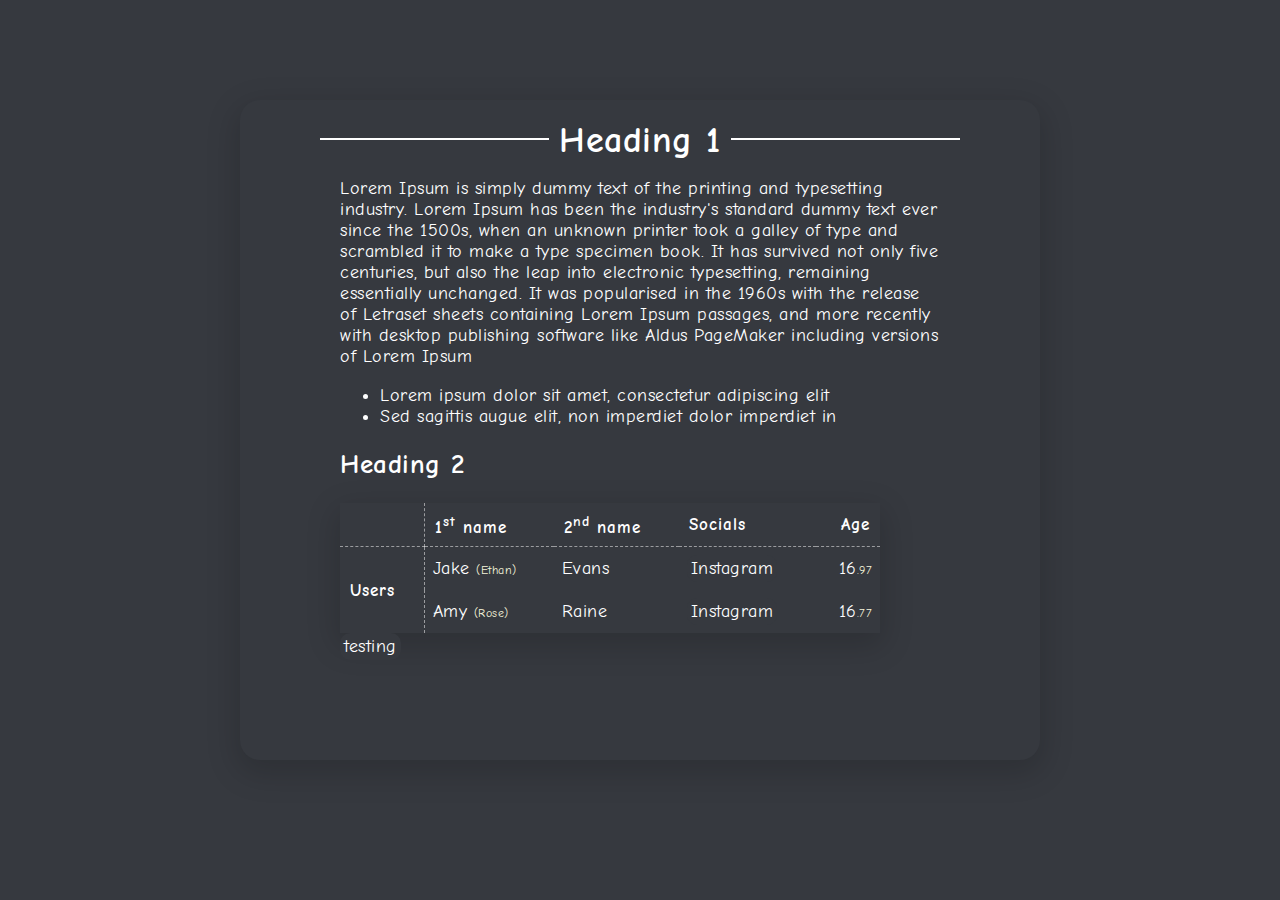
==== index.html @ 47d6e33d "updated" ====
<!DOCTYPE html>
<html lang="en">
    <head>
        <meta name="viewport" content="width=device-width, initial-scale=1.0">
        <link rel="shortcut icon" type="x-icon" href="/images/smile.svg">
        <link rel="stylesheet" href="style13.css">
        <link rel="preconnect" href="https://fonts.googleapis.com">
        <link rel="preconnect" href="https://fonts.gstatic.com" crossorigin>
        <link href="https://fonts.googleapis.com/css2?family=Comic+Neue:ital,wght@0,300;0,400;0,700;1,400;1,700&family=Edu+SA+Beginner&display=swap" rel="stylesheet">
        <title>Testing Shit</title>
        
    </head>

    <body>
            <!-- Heading 1-->
            <div class="headingTitle"><h1>Heading 1</h1></div>
            <!-- Paragraph -->
            <p>Lorem Ipsum is simply dummy text of the printing and typesetting industry. Lorem Ipsum has been the industry's standard dummy text ever since the 1500s, when an unknown printer took a galley of type and scrambled it to make a type specimen book. It has survived not only five centuries, but also the leap into electronic typesetting, remaining essentially unchanged. It was popularised in the 1960s with the release of Letraset sheets containing Lorem Ipsum passages, and more recently with desktop publishing software like Aldus PageMaker including versions of Lorem Ipsum</p>
            
            <!-- unordered list -->
            <ul>
                <!-- list item 1-->
                <li>
                    Lorem ipsum dolor sit amet, consectetur adipiscing elit
                </li>
                <!-- list item 2-->
                <li>
                    Sed sagittis augue elit, non imperdiet dolor imperdiet in
                </li>
            </ul>

            <!-- Table -->
            <h2>Heading 2</h2>
            <table>
                <!-- Table headers -->
                <tr class="testing">
                    <th>          </th>
                    <th>1<sup>st</sup> name</th>
                    <th>2<sup>nd</sup> name</th>
                    <th>Socials</th>
                    <th>Age</th>
                </tr>
                
                <!-- Table row 1 -->
                <tr>
                    <td rowspan="2" class="grouped">Users</td>
                    <td>Jake <span>(Ethan)</span></td>
                    <td>Evans</td>
                    <td><a href="https://www.instagram.com/_jake_evanss_/" target="_blank">Instagram</a></td>
                    <td>16<span>.97</span></td>
                </tr>
                
                <!-- Talbe Row 2 -->
                <tr>
                    <td>Amy <span>(Rose)</span></td>
                    <td>Raine</td>
                    <td><a href="https://www.instagram.com/amelia_raine/" target="_blank">Instagram</a></td>
                    <td>16<span>.77</div></span></td>
                </tr>
            </table>
            <a href="/posts/book_test.html">testing</a>
    </body>
</html>
---- style13.css ----
/* For entire body */

*{
    box-sizing: border-box;
    background-color: #36393f;
}

body {
    /* Colors*/
    color: rgb(255, 255, 255);
    box-shadow: 0 10px 30px 5px rgba(0, 0, 0, 15%);
    /* Text Styling */
    font-family: 'Comic Neue', cursive;
    font-weight: 400;
    font-size: 18px;
    letter-spacing: 0.5px;
    /* */
    min-width: 30em;
    max-width: 800px;
    padding: 100px;
    margin-left: auto;
    margin-right: auto;
    margin-bottom: 100px;
    margin-top: 100px;
    border-radius: 20px;
    text-align: left;
    padding-top: 20px;
}

/* Table */
table {
    border-collapse: collapse;
    width: 30em;
    background-color: #40444b;
    border-radius: 7px;
    box-shadow: 0 10px 30px 5px rgba(0, 0, 0, 15%);
    margin: 25px left;
}

/* styles the headings*/
tr th {
    border-bottom: 1px dashed rgba(255, 255, 255, 0.5);
    letter-spacing: 1px;
    padding: 10px;
    text-align: left;
    font-size: 17px;
}

/* makes pading 10px for any <td> in a <tr>*/
tr td {
    padding: 8px;
}

/* made any <span> element inside of a <td> inside of a <tr> in a table smaller and a different color*/
table tr td span {
    font-size: 12px;
    color: beige;
}

/* Makes the furthest right columns centered right */
table tr th:nth-last-child(1),
table tr td:nth-last-child(1) {
    text-align: right;
}

/* Styles any rowspan in a table*/
td[rowspan] {
    font-weight: 700;
    border-right: 1px dashed rgba(255, 255, 255, 0.5);
    font-size: 17px;
    letter-spacing: 1px;
    padding: 10px;
}

/* Makes the top left corner have dasehd line on the right */
tr th:nth-child(1) {
    border-right: 1px dashed rgba(255, 255, 255, 0.5);
}

/* Styling for links*/
a:link, a:visited {
    color: white;
    padding: 3px 4px;
    text-align: center;
    text-decoration: none;
    display: inline-block;
    border-radius: 10px;
    }
a:hover, a:active {
    color: black;
    background-color: #c4c4c4;
    box-shadow: #000;
}


.headingTitle {
    border-bottom: 2px solid white;
    height: 20px;
    margin-left: -20px;
    margin-right: -20px;
    text-align: center;
}
  
h1 {
    display: inline;
    padding: 10px;
    width: 100%;
    color: white;
}

p {
    padding-top: 20px;
}

ul {
    padding-left: 40px;
}
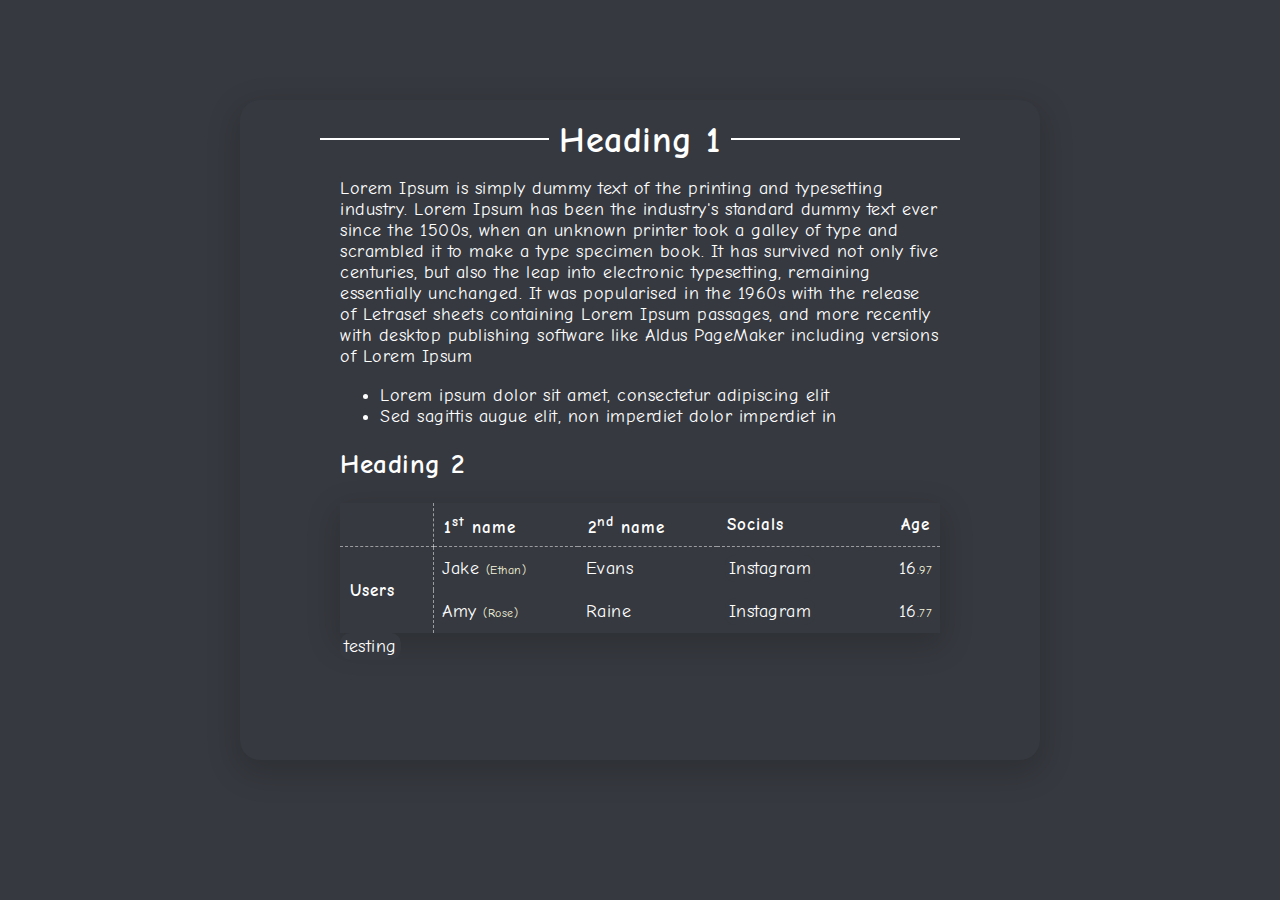
==== commit 2277c447: "updated" ====
--- a/index.html
+++ b/index.html
@@ -58,6 +58,6 @@
                     <td>16<span>.77</div></span></td>
                 </tr>
             </table>
-            <a href="/posts/book_test.html">testing</a>
+            <a href="cuustard.github.io/jakeevans/posts/book_test.html">testing</a>
     </body>
 </html>--- a/style13.css
+++ b/style13.css
@@ -29,8 +29,9 @@
 
 /* Table */
 table {
+    overflow-x: auto;
     border-collapse: collapse;
-    width: 30em;
+    width: 100%;
     background-color: #40444b;
     border-radius: 7px;
     box-shadow: 0 10px 30px 5px rgba(0, 0, 0, 15%);
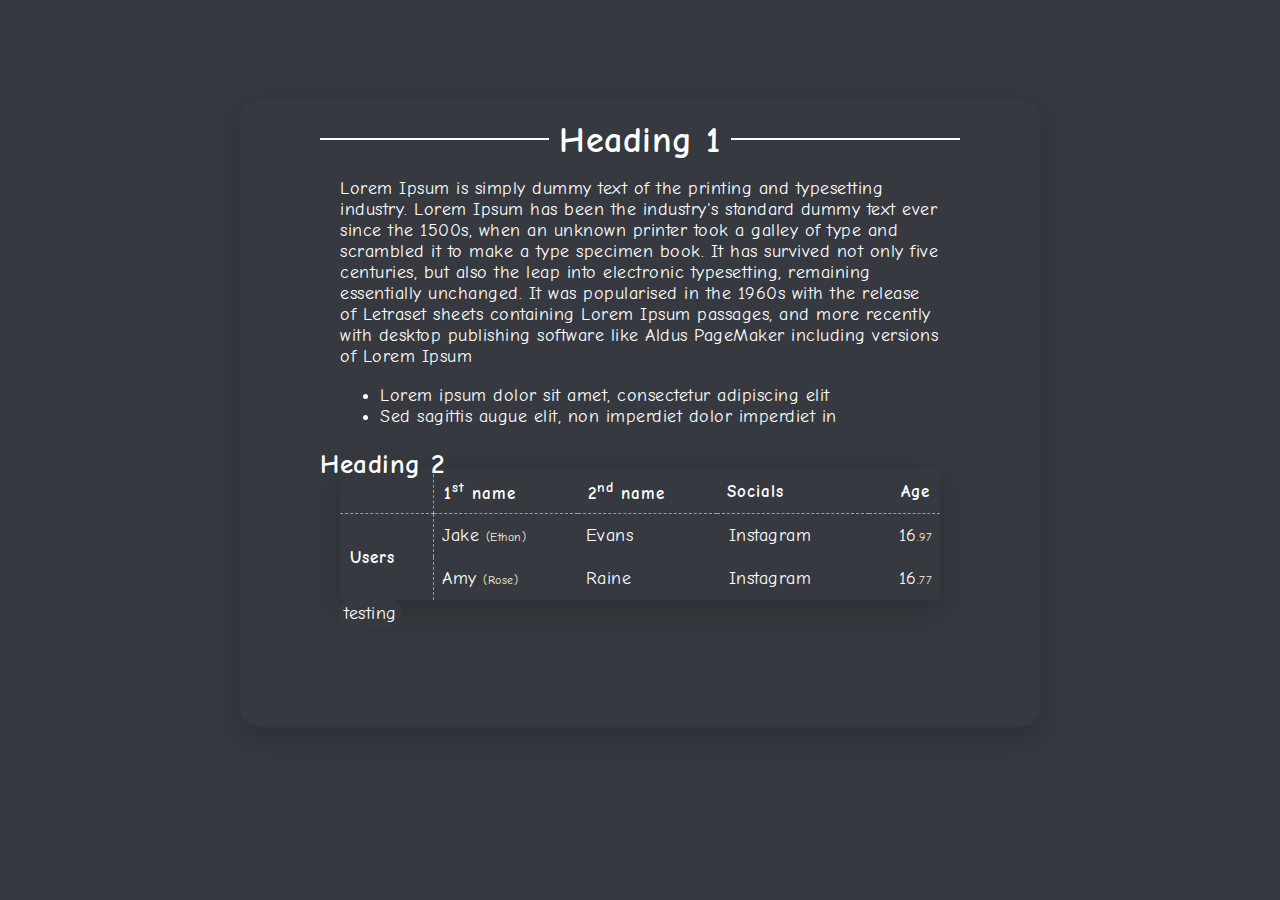
==== commit 05824016: "vfszvse\f" ====
--- a/index.html
+++ b/index.html
@@ -13,7 +13,7 @@
 
     <body>
             <!-- Heading 1-->
-            <div class="headingTitle"><h1>Heading 1</h1></div>
+            <div class="headingTitle1"><h1>Heading 1</h1></div>
             <!-- Paragraph -->
             <p>Lorem Ipsum is simply dummy text of the printing and typesetting industry. Lorem Ipsum has been the industry's standard dummy text ever since the 1500s, when an unknown printer took a galley of type and scrambled it to make a type specimen book. It has survived not only five centuries, but also the leap into electronic typesetting, remaining essentially unchanged. It was popularised in the 1960s with the release of Letraset sheets containing Lorem Ipsum passages, and more recently with desktop publishing software like Aldus PageMaker including versions of Lorem Ipsum</p>
             
@@ -30,7 +30,7 @@
             </ul>
 
             <!-- Table -->
-            <h2>Heading 2</h2>
+            <div class="headingTitle"><h2>Heading 2</h2></div>
             <table>
                 <!-- Table headers -->
                 <tr class="testing">
--- a/style13.css
+++ b/style13.css
@@ -94,12 +94,20 @@
 }
 
 
+.headingTitle1 {
+    border-bottom: 2px solid white;
+    height: 20px;
+    margin-left: -20px;
+    margin-right: -20px;
+    text-align: center;
+}
+
 .headingTitle {
     border-bottom: 2px solid white;
     height: 20px;
     margin-left: -20px;
     margin-right: -20px;
-    text-align: center;
+    text-align: left;
 }
   
 h1 {
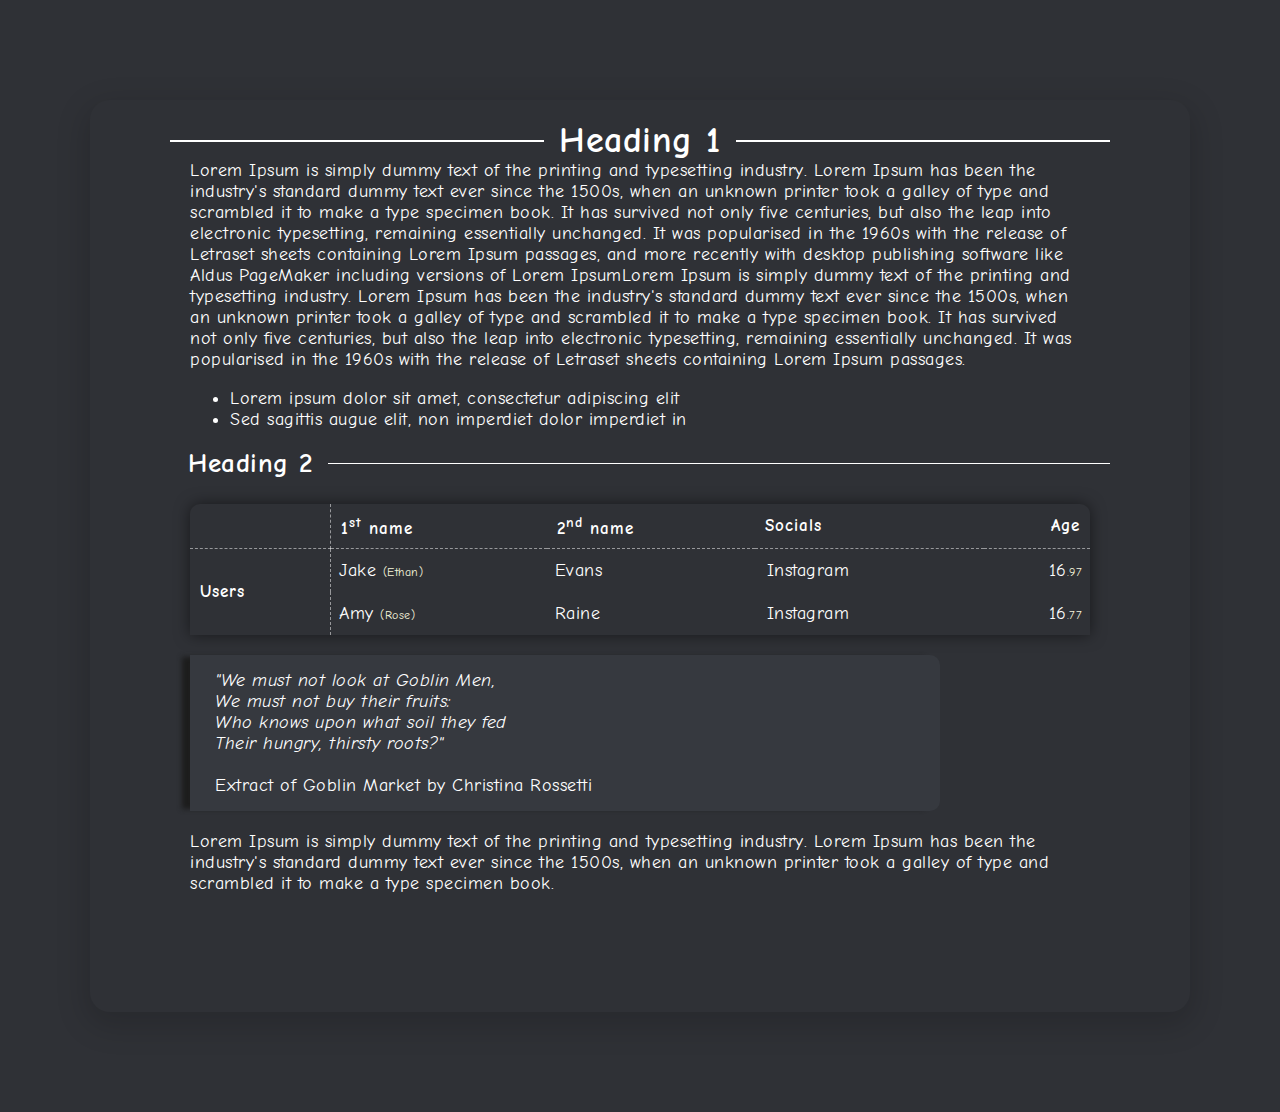
==== commit f920326e: "vasefsaf" ====
--- a/index.html
+++ b/index.html
@@ -12,10 +12,11 @@
     </head>
 
     <body>
+        <div class="content">
             <!-- Heading 1-->
             <div class="headingTitle1"><h1>Heading 1</h1></div>
             <!-- Paragraph -->
-            <p>Lorem Ipsum is simply dummy text of the printing and typesetting industry. Lorem Ipsum has been the industry's standard dummy text ever since the 1500s, when an unknown printer took a galley of type and scrambled it to make a type specimen book. It has survived not only five centuries, but also the leap into electronic typesetting, remaining essentially unchanged. It was popularised in the 1960s with the release of Letraset sheets containing Lorem Ipsum passages, and more recently with desktop publishing software like Aldus PageMaker including versions of Lorem Ipsum</p>
+            <p>Lorem Ipsum is simply dummy text of the printing and typesetting industry. Lorem Ipsum has been the industry's standard dummy text ever since the 1500s, when an unknown printer took a galley of type and scrambled it to make a type specimen book. It has survived not only five centuries, but also the leap into electronic typesetting, remaining essentially unchanged. It was popularised in the 1960s with the release of Letraset sheets containing Lorem Ipsum passages, and more recently with desktop publishing software like Aldus PageMaker including versions of Lorem IpsumLorem Ipsum is simply dummy text of the printing and typesetting industry. Lorem Ipsum has been the industry's standard dummy text ever since the 1500s, when an unknown printer took a galley of type and scrambled it to make a type specimen book. It has survived not only five centuries, but also the leap into electronic typesetting, remaining essentially unchanged. It was popularised in the 1960s with the release of Letraset sheets containing Lorem Ipsum passages.</p>
             
             <!-- unordered list -->
             <ul>
@@ -58,6 +59,9 @@
                     <td>16<span>.77</div></span></td>
                 </tr>
             </table>
-            <a href="cuustard.github.io/jakeevans/posts/book_test.html">testing</a>
+            <!-- <a href="cuustard.github.io/jakeevans/posts/book_test.html">testing</a> --> 
+            <div class="quoteBox">"We must not look at Goblin Men,<br>We must not buy their fruits:<br>Who knows upon what soil they fed<br>Their hungry, thirsty roots?"<br><br><span style="font-style: normal;">Extract of Goblin Market by Christina Rossetti</span></div>
+            <p style="font-weight: ;">Lorem Ipsum is simply dummy text of the printing and typesetting industry. Lorem Ipsum has been the industry's standard dummy text ever since the 1500s, when an unknown printer took a galley of type and scrambled it to make a type specimen book.</p>
+        </div>
     </body>
 </html>--- a/style13.css
+++ b/style13.css
@@ -1,44 +1,39 @@
-/* For entire body */
+/*----------Body----------*/
 
-*{
-    box-sizing: border-box;
-    background-color: #36393f;
-}
 
 body {
     /* Colors*/
     color: rgb(255, 255, 255);
     box-shadow: 0 10px 30px 5px rgba(0, 0, 0, 15%);
+    background-color: #2f3136;
     /* Text Styling */
     font-family: 'Comic Neue', cursive;
     font-weight: 400;
     font-size: 18px;
     letter-spacing: 0.5px;
     /* */
-    min-width: 30em;
-    max-width: 800px;
+    min-width: 480px;
+    max-width: 900px;
     padding: 100px;
-    margin-left: auto;
-    margin-right: auto;
-    margin-bottom: 100px;
-    margin-top: 100px;
+    margin: 100px auto 100px auto;
     border-radius: 20px;
     text-align: left;
     padding-top: 20px;
 }
 
-/* Table */
+
+/*----------Table----------*/
 table {
+    margin-top: 40px;
     overflow-x: auto;
     border-collapse: collapse;
     width: 100%;
-    background-color: #40444b;
-    border-radius: 7px;
-    box-shadow: 0 10px 30px 5px rgba(0, 0, 0, 15%);
+    border-radius: 10px 10px 0 0;
+    box-shadow: 0 0 15px rgba(0, 0, 0, 0.5);
     margin: 25px left;
 }
 
-/* styles the headings*/
+/* styles the table headings*/
 tr th {
     border-bottom: 1px dashed rgba(255, 255, 255, 0.5);
     letter-spacing: 1px;
@@ -47,7 +42,7 @@
     font-size: 17px;
 }
 
-/* makes pading 10px for any <td> in a <tr>*/
+/* makes pading 8px for any <td> in a <tr>*/
 tr td {
     padding: 8px;
 }
@@ -78,7 +73,9 @@
     border-right: 1px dashed rgba(255, 255, 255, 0.5);
 }
 
-/* Styling for links*/
+
+
+/*---------Links---------*/
 a:link, a:visited {
     color: white;
     padding: 3px 4px;
@@ -94,6 +91,8 @@
 }
 
 
+
+/*----------Headings & Paragraphs----------*/
 .headingTitle1 {
     border-bottom: 2px solid white;
     height: 20px;
@@ -102,25 +101,57 @@
     text-align: center;
 }
 
+h1 {
+    display: inline;
+    padding-left: 15px;
+    padding-right: 15px;
+    width: 100%;
+    color: white;
+    background-color: #2f3136;
+}
+
 .headingTitle {
-    border-bottom: 2px solid white;
-    height: 20px;
+    border-bottom: 1px solid white;
+    height: 15px;
     margin-left: -20px;
     margin-right: -20px;
     text-align: left;
+    margin-bottom: 20px;
 }
-  
-h1 {
+
+h2 {
     display: inline;
-    padding: 10px;
+    padding-left: 18px;
+    padding-right: 15px;
     width: 100%;
     color: white;
+    background-color: #2f3136;
 }
 
-p {
-    padding-top: 20px;
+
+
+/*----------Lists----------*/
+ul {
+    padding-left: 40px;
 }
 
-ul {
+ol {
     padding-left: 40px;
+}
+
+/*----------Quotes----------*/
+.quoteBox {
+    /*text */
+    font-weight: 400;
+    font-style: italic;
+    /**/
+    box-shadow: -10px 0px 5px -2px rgb(29, 29, 29);
+    background-color: #36393f;
+    box-shadow;
+    border-radius: 0 10px 10px 0;
+    padding: 15px 5px 15px 25px;
+    margin-top: 20px;
+    margin-bottom: 20px;
+    width: 80%;
+    height: fit-content;
 }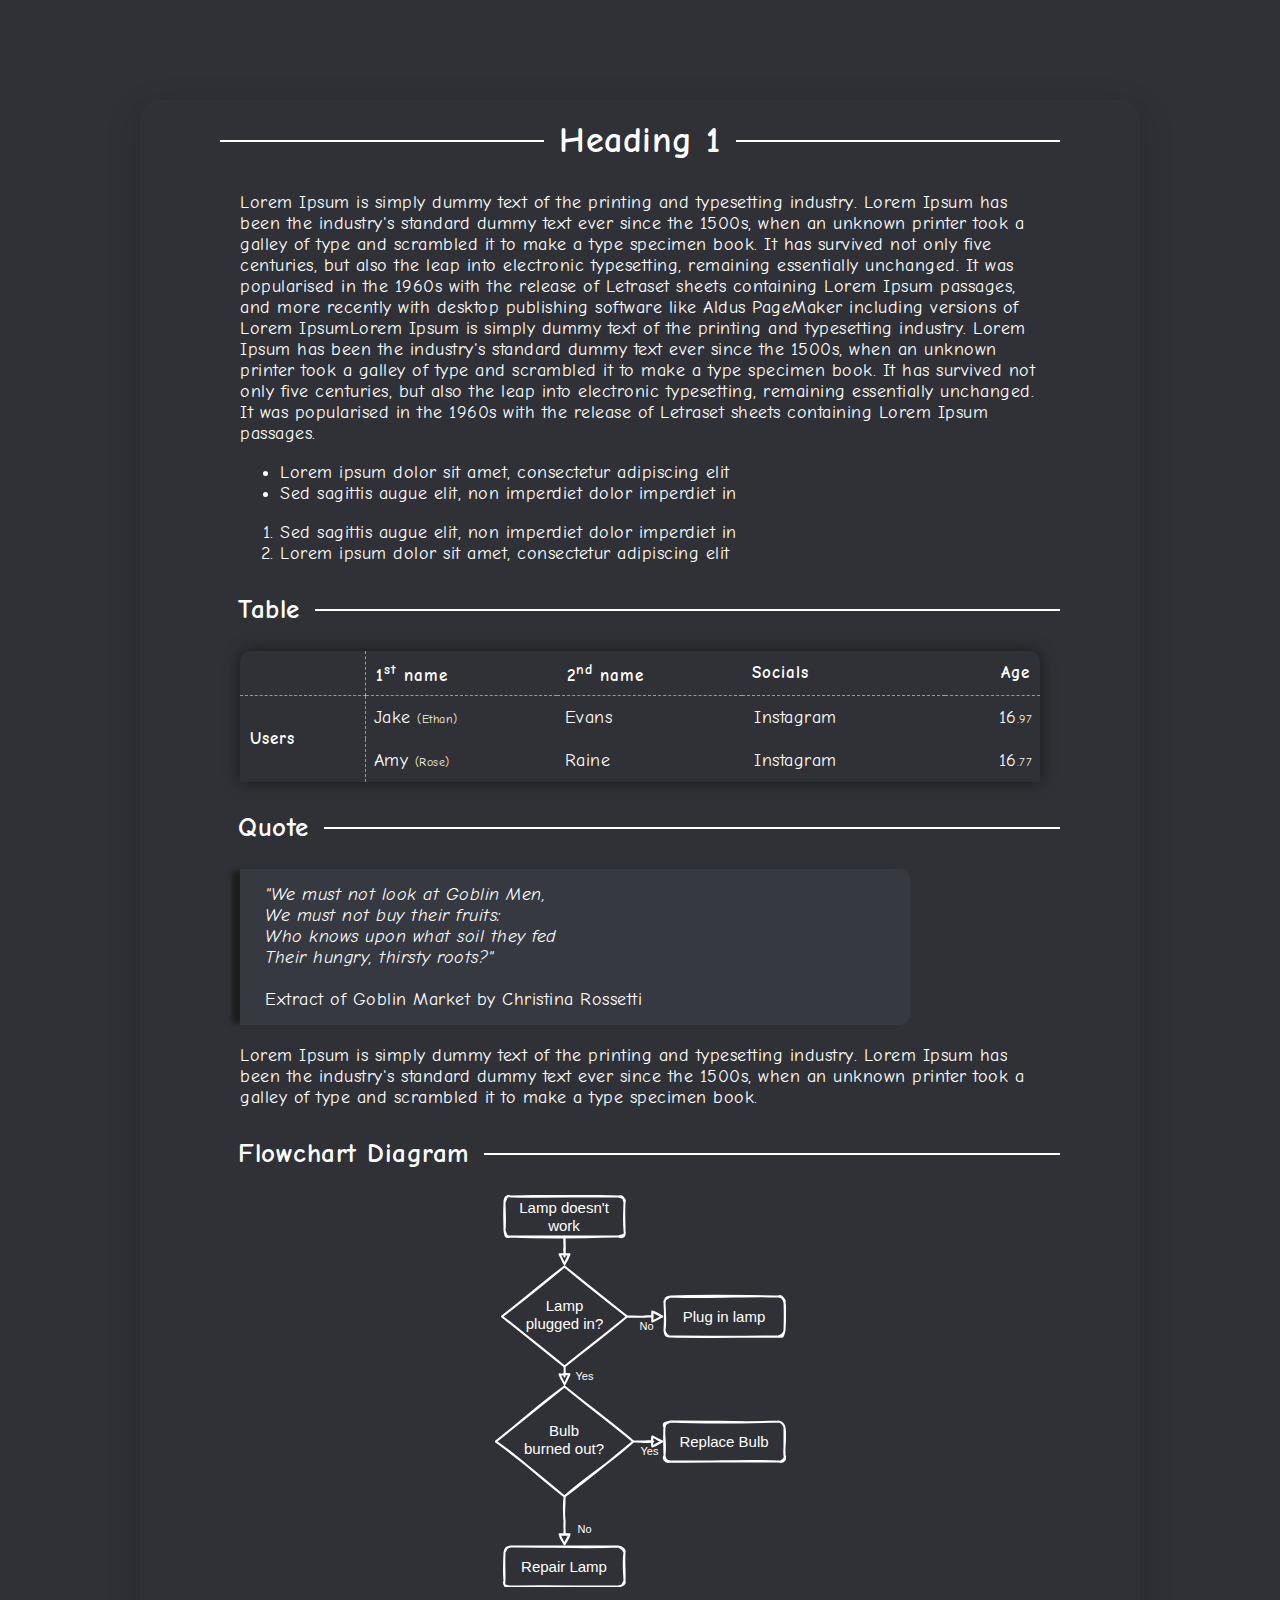
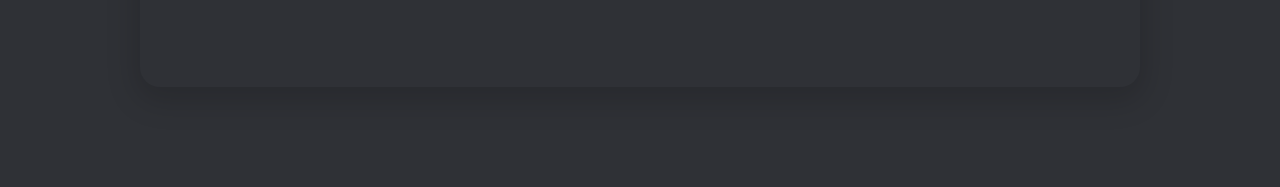
==== commit f1ac1f14: "asdasd" ====
--- a/index.html
+++ b/index.html
@@ -30,8 +30,12 @@
                 </li>
             </ul>
 
+            <ol>
+                <li>Sed sagittis augue elit, non imperdiet dolor imperdiet in</li>
+                <li>Lorem ipsum dolor sit amet, consectetur adipiscing elit</li>
+            </ol>
             <!-- Table -->
-            <div class="headingTitle"><h2>Heading 2</h2></div>
+            <div class="headingTitle"><h2>Table</h2></div>
             <table>
                 <!-- Table headers -->
                 <tr class="testing">
@@ -59,9 +63,12 @@
                     <td>16<span>.77</div></span></td>
                 </tr>
             </table>
+            <div class="headingTitle"><h2>Quote</h2></div>
             <!-- <a href="cuustard.github.io/jakeevans/posts/book_test.html">testing</a> --> 
             <div class="quoteBox">"We must not look at Goblin Men,<br>We must not buy their fruits:<br>Who knows upon what soil they fed<br>Their hungry, thirsty roots?"<br><br><span style="font-style: normal;">Extract of Goblin Market by Christina Rossetti</span></div>
-            <p style="font-weight: ;">Lorem Ipsum is simply dummy text of the printing and typesetting industry. Lorem Ipsum has been the industry's standard dummy text ever since the 1500s, when an unknown printer took a galley of type and scrambled it to make a type specimen book.</p>
+            <p>Lorem Ipsum is simply dummy text of the printing and typesetting industry. Lorem Ipsum has been the industry's standard dummy text ever since the 1500s, when an unknown printer took a galley of type and scrambled it to make a type specimen book.</p>
+            <div class="headingTitle"><h2>Flowchart Diagram</h2></div>
+            <img class="flowchart" src="/images/hello.svg">
         </div>
     </body>
 </html>--- a/style13.css
+++ b/style13.css
@@ -13,7 +13,7 @@
     letter-spacing: 0.5px;
     /* */
     min-width: 480px;
-    max-width: 900px;
+    max-width: 800px;
     padding: 100px;
     margin: 100px auto 100px auto;
     border-radius: 20px;
@@ -93,51 +93,41 @@
 
 
 /*----------Headings & Paragraphs----------*/
+/* makes the line that goes through H1 */
 .headingTitle1 {
     border-bottom: 2px solid white;
     height: 20px;
-    margin-left: -20px;
-    margin-right: -20px;
+    margin: 0 -20px 50px -20px;
     text-align: center;
 }
-
+/* makes line go under neath H1 and makes the line not so close to the text*/
 h1 {
     display: inline;
-    padding-left: 15px;
-    padding-right: 15px;
-    width: 100%;
-    color: white;
+    padding: 0 15px 0 15px;
     background-color: #2f3136;
 }
 
+/* same as above but for H2 */
 .headingTitle {
-    border-bottom: 1px solid white;
+    border-bottom: 2px solid white;
     height: 15px;
-    margin-left: -20px;
-    margin-right: -20px;
+    margin: 30px -20px 40px -20px;
     text-align: left;
-    margin-bottom: 20px;
 }
-
 h2 {
     display: inline;
-    padding-left: 18px;
-    padding-right: 15px;
-    width: 100%;
-    color: white;
+    padding: 0 15px 0 18px;
     background-color: #2f3136;
 }
 
 
 
 /*----------Lists----------*/
-ul {
+ul, ol {
     padding-left: 40px;
 }
 
-ol {
-    padding-left: 40px;
-}
+
 
 /*----------Quotes----------*/
 .quoteBox {
@@ -147,11 +137,18 @@
     /**/
     box-shadow: -10px 0px 5px -2px rgb(29, 29, 29);
     background-color: #36393f;
-    box-shadow;
     border-radius: 0 10px 10px 0;
     padding: 15px 5px 15px 25px;
     margin-top: 20px;
     margin-bottom: 20px;
     width: 80%;
     height: fit-content;
+}
+
+
+/*----------Flowchart---------*/
+.flowchart {
+    display: block;
+    margin-right: auto;
+    margin-left: auto;
 }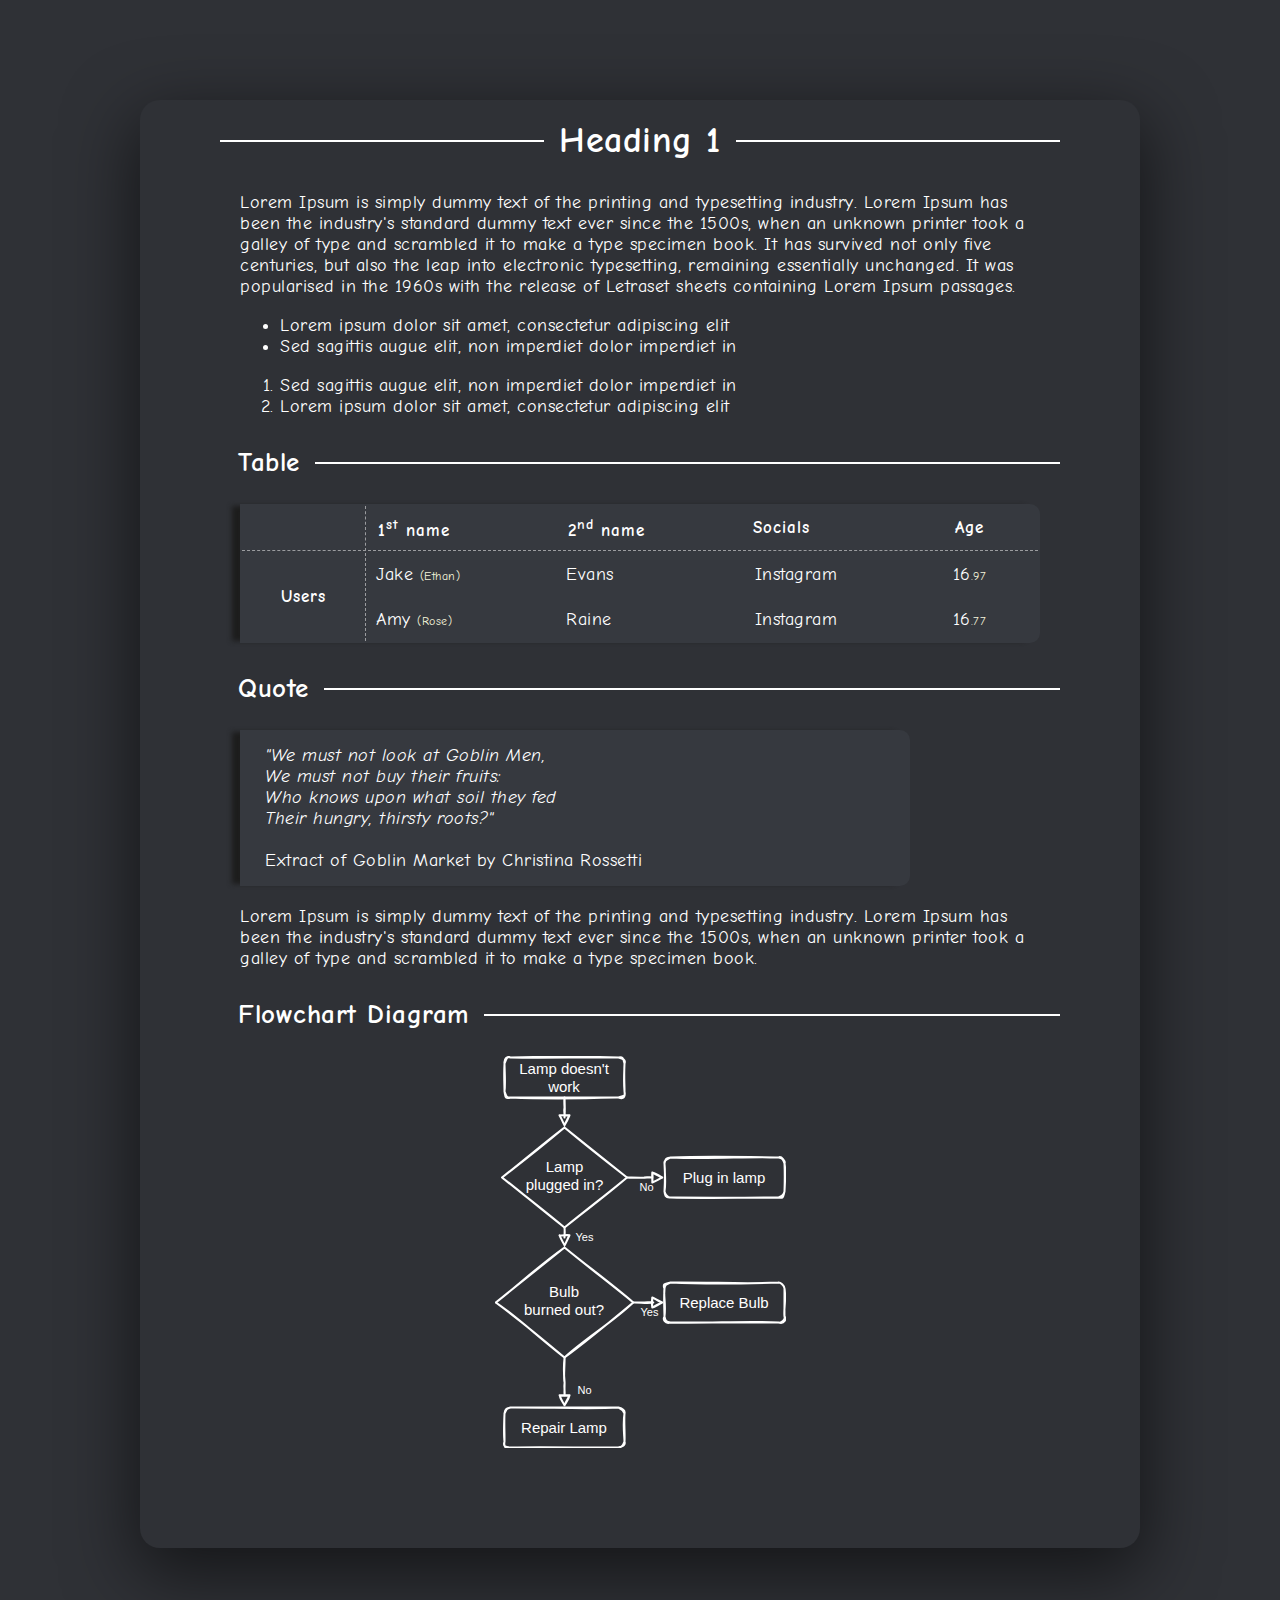
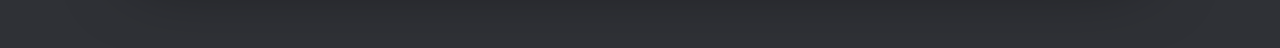
==== commit e7a5a1c8: "updaetd" ====
--- a/index.html
+++ b/index.html
@@ -16,7 +16,7 @@
             <!-- Heading 1-->
             <div class="headingTitle1"><h1>Heading 1</h1></div>
             <!-- Paragraph -->
-            <p>Lorem Ipsum is simply dummy text of the printing and typesetting industry. Lorem Ipsum has been the industry's standard dummy text ever since the 1500s, when an unknown printer took a galley of type and scrambled it to make a type specimen book. It has survived not only five centuries, but also the leap into electronic typesetting, remaining essentially unchanged. It was popularised in the 1960s with the release of Letraset sheets containing Lorem Ipsum passages, and more recently with desktop publishing software like Aldus PageMaker including versions of Lorem IpsumLorem Ipsum is simply dummy text of the printing and typesetting industry. Lorem Ipsum has been the industry's standard dummy text ever since the 1500s, when an unknown printer took a galley of type and scrambled it to make a type specimen book. It has survived not only five centuries, but also the leap into electronic typesetting, remaining essentially unchanged. It was popularised in the 1960s with the release of Letraset sheets containing Lorem Ipsum passages.</p>
+            <p>Lorem Ipsum is simply dummy text of the printing and typesetting industry. Lorem Ipsum has been the industry's standard dummy text ever since the 1500s, when an unknown printer took a galley of type and scrambled it to make a type specimen book. It has survived not only five centuries, but also the leap into electronic typesetting, remaining essentially unchanged. It was popularised in the 1960s with the release of Letraset sheets containing Lorem Ipsum passages.</p>
             
             <!-- unordered list -->
             <ul>
@@ -68,7 +68,7 @@
             <div class="quoteBox">"We must not look at Goblin Men,<br>We must not buy their fruits:<br>Who knows upon what soil they fed<br>Their hungry, thirsty roots?"<br><br><span style="font-style: normal;">Extract of Goblin Market by Christina Rossetti</span></div>
             <p>Lorem Ipsum is simply dummy text of the printing and typesetting industry. Lorem Ipsum has been the industry's standard dummy text ever since the 1500s, when an unknown printer took a galley of type and scrambled it to make a type specimen book.</p>
             <div class="headingTitle"><h2>Flowchart Diagram</h2></div>
-            <img class="flowchart" src="/images/hello.svg">
+            <img class="flowchart" src="images/hello.svg" alt="example of a flowchart diagram">
         </div>
     </body>
 </html>--- a/style13.css
+++ b/style13.css
@@ -1,17 +1,15 @@
 /*----------Body----------*/
-
-
 body {
     /* Colors*/
     color: rgb(255, 255, 255);
-    box-shadow: 0 10px 30px 5px rgba(0, 0, 0, 15%);
+    box-shadow: rgba(0, 0, 0, 0.56) 0px 22px 70px 4px;
     background-color: #2f3136;
     /* Text Styling */
     font-family: 'Comic Neue', cursive;
     font-weight: 400;
     font-size: 18px;
     letter-spacing: 0.5px;
-    /* */
+    /* idek */
     min-width: 480px;
     max-width: 800px;
     padding: 100px;
@@ -22,17 +20,14 @@
 }
 
 
+
 /*----------Table----------*/
 table {
-    margin-top: 40px;
-    overflow-x: auto;
-    border-collapse: collapse;
+    background-color: #36393f;
     width: 100%;
-    border-radius: 10px 10px 0 0;
-    box-shadow: 0 0 15px rgba(0, 0, 0, 0.5);
-    margin: 25px left;
+    border-radius: 0px 10px 10px 0;
+    box-shadow: -10px 0px 5px -2px rgb(29, 29, 29);
 }
-
 /* styles the table headings*/
 tr th {
     border-bottom: 1px dashed rgba(255, 255, 255, 0.5);
@@ -41,24 +36,15 @@
     text-align: left;
     font-size: 17px;
 }
-
 /* makes pading 8px for any <td> in a <tr>*/
 tr td {
     padding: 8px;
 }
-
 /* made any <span> element inside of a <td> inside of a <tr> in a table smaller and a different color*/
-table tr td span {
+tr td span {
     font-size: 12px;
     color: beige;
 }
-
-/* Makes the furthest right columns centered right */
-table tr th:nth-last-child(1),
-table tr td:nth-last-child(1) {
-    text-align: right;
-}
-
 /* Styles any rowspan in a table*/
 td[rowspan] {
     font-weight: 700;
@@ -66,8 +52,8 @@
     font-size: 17px;
     letter-spacing: 1px;
     padding: 10px;
+    text-align: center;
 }
-
 /* Makes the top left corner have dasehd line on the right */
 tr th:nth-child(1) {
     border-right: 1px dashed rgba(255, 255, 255, 0.5);
@@ -151,4 +137,8 @@
     display: block;
     margin-right: auto;
     margin-left: auto;
-}+}
+
+
+
+/*----------Code Block----------*/